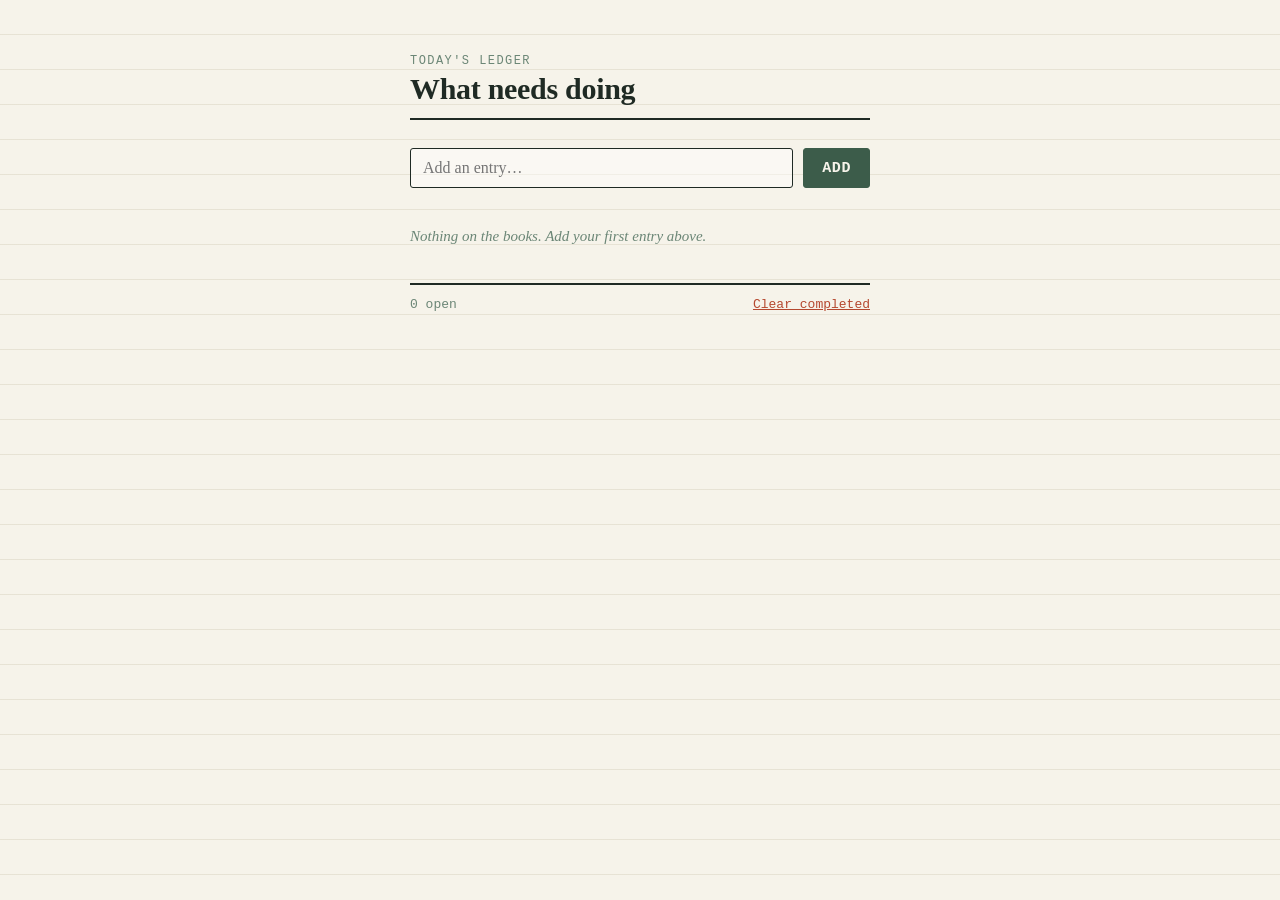
==== files/index.html @ 957261de "Initial commit" ====
<!DOCTYPE html>
<html lang="en">
<head>
  <meta charset="UTF-8" />
  <meta name="viewport" content="width=device-width, initial-scale=1.0" />
  <title>Ledger — a to-do list</title>
  <link rel="stylesheet" href="style.css" />
</head>
<body>

  <main class="ledger">
    <header class="ledger__header">
      <p class="ledger__eyebrow">Today's ledger</p>
      <h1 class="ledger__title">What needs doing</h1>
    </header>

    <form id="task-form" class="entry-row">
      <input
        type="text"
        id="task-input"
        class="entry-row__input"
        placeholder="Add an entry…"
        autocomplete="off"
        required
      />
      <button type="submit" class="entry-row__button">Add</button>
    </form>

    <ul id="task-list" class="task-list"></ul>

    <p id="empty-state" class="empty-state">Nothing on the books. Add your first entry above.</p>

    <footer class="ledger__footer">
      <span id="task-count">0 open</span>
      <button id="clear-done" class="ledger__clear">Clear completed</button>
    </footer>
  </main>

  <script src="script.js"></script>
</body>
</html>
---- files/style.css ----
:root {
  --ink: #1f2a24;
  --paper: #f6f3ea;
  --paper-line: #d8d2bf;
  --moss: #3c5c4a;
  --moss-dim: #6b8676;
  --stamp: #b5482f;
  --done: #9a9584;
}

* {
  box-sizing: border-box;
}

body {
  margin: 0;
  min-height: 100vh;
  display: flex;
  align-items: flex-start;
  justify-content: center;
  padding: 6vh 20px;
  background: var(--paper);
  background-image:
    repeating-linear-gradient(
      var(--paper) 0px,
      var(--paper) 34px,
      var(--paper-line) 35px
    );
  font-family: "Iowan Old Style", "Georgia", serif;
  color: var(--ink);
}

.ledger {
  width: 100%;
  max-width: 460px;
  background: transparent;
}

.ledger__header {
  margin-bottom: 28px;
  border-bottom: 2px solid var(--ink);
  padding-bottom: 12px;
}

.ledger__eyebrow {
  margin: 0 0 4px;
  font-family: "Courier New", monospace;
  font-size: 12px;
  letter-spacing: 0.12em;
  text-transform: uppercase;
  color: var(--moss-dim);
}

.ledger__title {
  margin: 0;
  font-size: 30px;
  font-weight: 700;
  letter-spacing: -0.01em;
}

.entry-row {
  display: flex;
  gap: 10px;
  margin-bottom: 22px;
}

.entry-row__input {
  flex: 1;
  padding: 10px 12px;
  font-size: 16px;
  font-family: inherit;
  color: var(--ink);
  background: rgba(255, 255, 255, 0.4);
  border: 1.5px solid var(--ink);
  border-radius: 3px;
  outline: none;
}

.entry-row__input:focus-visible {
  border-color: var(--stamp);
  box-shadow: 0 0 0 3px rgba(181, 72, 47, 0.15);
}

.entry-row__button {
  padding: 10px 18px;
  font-size: 15px;
  font-family: "Courier New", monospace;
  font-weight: 700;
  letter-spacing: 0.04em;
  text-transform: uppercase;
  color: var(--paper);
  background: var(--moss);
  border: 1.5px solid var(--moss);
  border-radius: 3px;
  cursor: pointer;
  transition: background 0.15s ease, transform 0.05s ease;
}

.entry-row__button:hover {
  background: #2d4536;
}

.entry-row__button:active {
  transform: translateY(1px);
}

.entry-row__button:focus-visible {
  outline: 2px solid var(--stamp);
  outline-offset: 2px;
}

.task-list {
  list-style: none;
  margin: 0;
  padding: 0;
}

.task-item {
  display: flex;
  align-items: center;
  gap: 12px;
  padding: 8px 0;
  border-bottom: 1px solid var(--paper-line);
}

.task-item__check {
  flex-shrink: 0;
  width: 22px;
  height: 22px;
  border: 1.5px solid var(--ink);
  border-radius: 50%;
  background: transparent;
  cursor: pointer;
  position: relative;
  transition: background 0.15s ease, border-color 0.15s ease;
}

.task-item__check:focus-visible {
  outline: 2px solid var(--stamp);
  outline-offset: 2px;
}

.task-item--done .task-item__check {
  background: var(--moss);
  border-color: var(--moss);
}

.task-item--done .task-item__check::after {
  content: "✓";
  position: absolute;
  inset: 0;
  display: flex;
  align-items: center;
  justify-content: center;
  font-size: 12px;
  color: var(--paper);
}

.task-item__text {
  flex: 1;
  font-size: 17px;
  word-break: break-word;
}

.task-item--done .task-item__text {
  color: var(--done);
  text-decoration: line-through;
  text-decoration-color: var(--done);
}

.task-item__delete {
  flex-shrink: 0;
  border: none;
  background: none;
  font-family: "Courier New", monospace;
  font-size: 13px;
  color: var(--stamp);
  cursor: pointer;
  opacity: 0.6;
  transition: opacity 0.15s ease;
}

.task-item__delete:hover {
  opacity: 1;
}

.task-item__delete:focus-visible {
  outline: 2px solid var(--stamp);
  outline-offset: 2px;
  opacity: 1;
}

.empty-state {
  display: none;
  padding: 18px 0;
  color: var(--moss-dim);
  font-style: italic;
  font-size: 15px;
}

.ledger__footer {
  margin-top: 20px;
  padding-top: 12px;
  border-top: 2px solid var(--ink);
  display: flex;
  justify-content: space-between;
  align-items: center;
  font-family: "Courier New", monospace;
  font-size: 13px;
  color: var(--moss-dim);
}

.ledger__clear {
  border: none;
  background: none;
  font-family: inherit;
  font-size: 13px;
  color: var(--stamp);
  cursor: pointer;
  text-decoration: underline;
  padding: 0;
}

.ledger__clear:focus-visible {
  outline: 2px solid var(--stamp);
  outline-offset: 2px;
}

@media (prefers-reduced-motion: reduce) {
  * {
    transition: none !important;
  }
}

@media (max-width: 480px) {
  .ledger__title {
    font-size: 25px;
  }
}
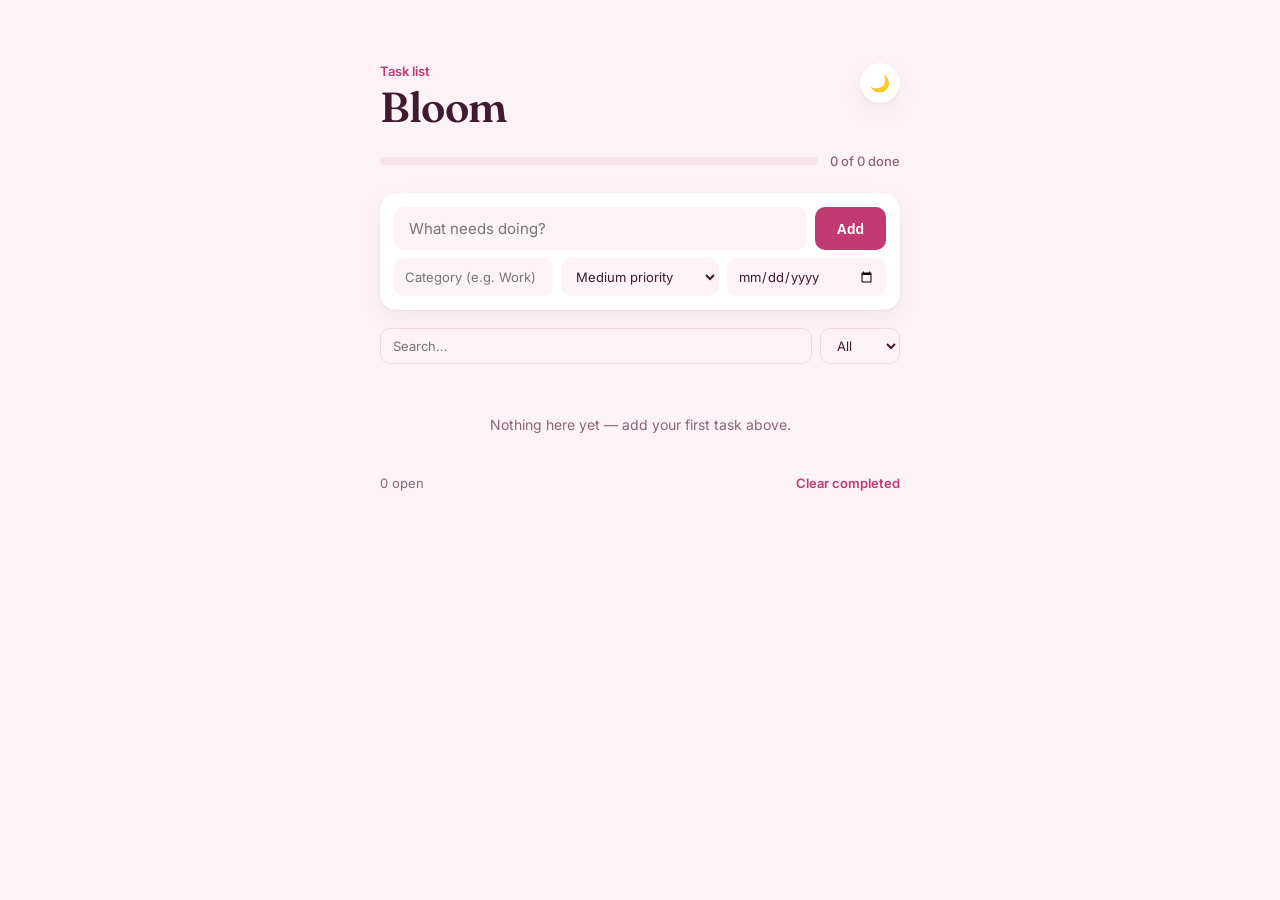
==== commit 863bf9f4: "Redesign: Bloom theme, categories, drag-and-drop, progress bar" ====
--- a/files/index.html
+++ b/files/index.html
@@ -3,38 +3,94 @@
 <head>
   <meta charset="UTF-8" />
   <meta name="viewport" content="width=device-width, initial-scale=1.0" />
-  <title>Ledger — a to-do list</title>
+  <title>Bloom — a task list</title>
+  <link rel="preconnect" href="https://fonts.googleapis.com">
+  <link rel="preconnect" href="https://fonts.gstatic.com" crossorigin>
+  <link href="https://fonts.googleapis.com/css2?family=Fraunces:opsz,wght@9..144,400;9..144,600;9..144,700&family=Inter:wght@400;500;600;700&display=swap" rel="stylesheet">
   <link rel="stylesheet" href="style.css" />
 </head>
 <body>
 
-  <main class="ledger">
-    <header class="ledger__header">
-      <p class="ledger__eyebrow">Today's ledger</p>
-      <h1 class="ledger__title">What needs doing</h1>
+  <main class="board">
+    <header class="board__header">
+      <div class="board__heading">
+        <p class="board__eyebrow">Task list</p>
+        <h1 class="board__title">Bloom</h1>
+      </div>
+      <button id="theme-toggle" class="theme-toggle" aria-label="Toggle dark mode">
+        <span class="theme-toggle__icon">🌙</span>
+      </button>
     </header>
 
-    <form id="task-form" class="entry-row">
+    <div class="progress" aria-label="Completion progress">
+      <div class="progress__track">
+        <div id="progress-fill" class="progress__fill"></div>
+      </div>
+      <span id="progress-label" class="progress__label">0 of 0 done</span>
+    </div>
+
+    <form id="task-form" class="entry">
+      <div class="entry__row">
+        <input
+          type="text"
+          id="task-input"
+          class="entry__input"
+          placeholder="What needs doing?"
+          autocomplete="off"
+          required
+        />
+        <button type="submit" class="entry__button">Add</button>
+      </div>
+      <div class="entry__row entry__row--details">
+        <input
+          type="text"
+          id="category-input"
+          class="entry__field"
+          placeholder="Category (e.g. Work)"
+          autocomplete="off"
+          list="category-suggestions"
+        />
+        <datalist id="category-suggestions"></datalist>
+        <select id="priority-input" class="entry__field" aria-label="Priority">
+          <option value="low">Low priority</option>
+          <option value="medium" selected>Medium priority</option>
+          <option value="high">High priority</option>
+        </select>
+        <input
+          type="date"
+          id="due-input"
+          class="entry__field"
+          aria-label="Due date"
+        />
+      </div>
+    </form>
+
+    <div class="toolbar">
       <input
         type="text"
-        id="task-input"
-        class="entry-row__input"
-        placeholder="Add an entry…"
+        id="search-input"
+        class="toolbar__search"
+        placeholder="Search…"
         autocomplete="off"
-        required
       />
-      <button type="submit" class="entry-row__button">Add</button>
-    </form>
+      <select id="filter-select" class="toolbar__filter" aria-label="Filter tasks">
+        <option value="all">All</option>
+        <option value="open">Open</option>
+        <option value="done">Done</option>
+      </select>
+    </div>
 
     <ul id="task-list" class="task-list"></ul>
 
-    <p id="empty-state" class="empty-state">Nothing on the books. Add your first entry above.</p>
+    <p id="empty-state" class="empty-state">Nothing here yet — add your first task above.</p>
 
-    <footer class="ledger__footer">
+    <footer class="board__footer">
       <span id="task-count">0 open</span>
-      <button id="clear-done" class="ledger__clear">Clear completed</button>
+      <button id="clear-done" class="board__clear">Clear completed</button>
     </footer>
   </main>
+
+  <div id="confetti-layer" class="confetti-layer" aria-hidden="true"></div>
 
   <script src="script.js"></script>
 </body>
--- a/files/style.css
+++ b/files/style.css
@@ -1,11 +1,36 @@
+/* ---------- Design tokens ---------- */
 :root {
-  --ink: #1f2a24;
-  --paper: #f6f3ea;
-  --paper-line: #d8d2bf;
-  --moss: #3c5c4a;
-  --moss-dim: #6b8676;
-  --stamp: #b5482f;
-  --done: #9a9584;
+  --rose-950: #3f1a30;
+  --rose-800: #7a2f52;
+  --rose-600: #c23a72;
+  --rose-500: #d9578b;
+  --rose-300: #f0a8c4;
+  --rose-100: #fbe1eb;
+  --rose-50: #fdf3f7;
+  --surface: #ffffff;
+  --surface-line: #f1d9e4;
+  --ink: var(--rose-950);
+  --ink-muted: #8c6478;
+  --gold: #d9a441;
+  --high: #c23a72;
+  --medium: #d9a441;
+  --low: #5f9b7c;
+  --shadow: 0 1px 2px rgba(63, 26, 48, 0.06), 0 8px 24px rgba(63, 26, 48, 0.06);
+}
+
+html[data-theme="dark"] {
+  --rose-950: #fbe1eb;
+  --rose-800: #f0a8c4;
+  --rose-600: #ec7bab;
+  --rose-500: #d9578b;
+  --rose-300: #7a3355;
+  --rose-100: #3a2130;
+  --rose-50: #221420;
+  --surface: #2b1826;
+  --surface-line: #40233a;
+  --ink: #fbe1eb;
+  --ink-muted: #c497ac;
+  --shadow: 0 1px 2px rgba(0, 0, 0, 0.2), 0 8px 24px rgba(0, 0, 0, 0.25);
 }
 
 * {
@@ -15,119 +40,251 @@
 body {
   margin: 0;
   min-height: 100vh;
+  background: var(--rose-50);
+  display: flex;
+  justify-content: center;
+  padding: 7vh 20px;
+  font-family: "Inter", system-ui, sans-serif;
+  color: var(--ink);
+  transition: background 0.2s ease, color 0.2s ease;
+}
+
+.board {
+  width: 100%;
+  max-width: 520px;
+}
+
+/* ---------- Header ---------- */
+.board__header {
   display: flex;
   align-items: flex-start;
+  justify-content: space-between;
+  gap: 16px;
+  margin-bottom: 20px;
+}
+
+.board__eyebrow {
+  margin: 0 0 2px;
+  font-size: 13px;
+  font-weight: 600;
+  color: var(--rose-600);
+}
+
+.board__title {
+  margin: 0;
+  font-family: "Fraunces", Georgia, serif;
+  font-optical-sizing: auto;
+  font-weight: 600;
+  font-size: 42px;
+  letter-spacing: -0.01em;
+  color: var(--ink);
+}
+
+.theme-toggle {
+  flex-shrink: 0;
+  width: 40px;
+  height: 40px;
+  border-radius: 50%;
+  border: none;
+  background: var(--surface);
+  box-shadow: var(--shadow);
+  cursor: pointer;
+  font-size: 16px;
+  display: flex;
+  align-items: center;
   justify-content: center;
-  padding: 6vh 20px;
-  background: var(--paper);
-  background-image:
-    repeating-linear-gradient(
-      var(--paper) 0px,
-      var(--paper) 34px,
-      var(--paper-line) 35px
-    );
-  font-family: "Iowan Old Style", "Georgia", serif;
-  color: var(--ink);
-}
-
-.ledger {
-  width: 100%;
-  max-width: 460px;
-  background: transparent;
-}
-
-.ledger__header {
-  margin-bottom: 28px;
-  border-bottom: 2px solid var(--ink);
-  padding-bottom: 12px;
-}
-
-.ledger__eyebrow {
-  margin: 0 0 4px;
-  font-family: "Courier New", monospace;
-  font-size: 12px;
-  letter-spacing: 0.12em;
-  text-transform: uppercase;
-  color: var(--moss-dim);
-}
-
-.ledger__title {
-  margin: 0;
-  font-size: 30px;
-  font-weight: 700;
-  letter-spacing: -0.01em;
-}
-
-.entry-row {
-  display: flex;
-  gap: 10px;
-  margin-bottom: 22px;
-}
-
-.entry-row__input {
+  transition: transform 0.15s ease;
+}
+
+.theme-toggle:hover {
+  transform: scale(1.06);
+}
+
+.theme-toggle:focus-visible {
+  outline: 2px solid var(--rose-600);
+  outline-offset: 2px;
+}
+
+/* ---------- Progress ---------- */
+.progress {
+  display: flex;
+  align-items: center;
+  gap: 12px;
+  margin-bottom: 24px;
+}
+
+.progress__track {
   flex: 1;
-  padding: 10px 12px;
-  font-size: 16px;
+  height: 8px;
+  border-radius: 99px;
+  background: var(--rose-100);
+  overflow: hidden;
+}
+
+.progress__fill {
+  height: 100%;
+  width: 0%;
+  border-radius: 99px;
+  background: linear-gradient(90deg, var(--rose-500), var(--rose-600));
+  transition: width 0.35s ease;
+}
+
+.progress__label {
+  flex-shrink: 0;
+  font-size: 13px;
+  font-weight: 500;
+  color: var(--ink-muted);
+  white-space: nowrap;
+}
+
+/* ---------- Entry form ---------- */
+.entry {
+  background: var(--surface);
+  border-radius: 16px;
+  box-shadow: var(--shadow);
+  padding: 14px;
+  margin-bottom: 18px;
+}
+
+.entry__row {
+  display: flex;
+  gap: 8px;
+}
+
+.entry__row--details {
+  margin-top: 8px;
+}
+
+.entry__input {
+  flex: 1;
+  padding: 11px 14px;
+  font-size: 15px;
   font-family: inherit;
   color: var(--ink);
-  background: rgba(255, 255, 255, 0.4);
-  border: 1.5px solid var(--ink);
-  border-radius: 3px;
+  background: var(--rose-50);
+  border: 1.5px solid transparent;
+  border-radius: 10px;
   outline: none;
-}
-
-.entry-row__input:focus-visible {
-  border-color: var(--stamp);
-  box-shadow: 0 0 0 3px rgba(181, 72, 47, 0.15);
-}
-
-.entry-row__button {
-  padding: 10px 18px;
-  font-size: 15px;
-  font-family: "Courier New", monospace;
-  font-weight: 700;
-  letter-spacing: 0.04em;
-  text-transform: uppercase;
-  color: var(--paper);
-  background: var(--moss);
-  border: 1.5px solid var(--moss);
-  border-radius: 3px;
+  min-width: 0;
+}
+
+.entry__field {
+  flex: 1;
+  padding: 9px 10px;
+  font-size: 13px;
+  font-family: inherit;
+  color: var(--ink);
+  background: var(--rose-50);
+  border: 1.5px solid transparent;
+  border-radius: 10px;
+  outline: none;
+  min-width: 0;
+}
+
+.entry__input:focus-visible,
+.entry__field:focus-visible {
+  border-color: var(--rose-500);
+}
+
+.entry__button {
+  flex-shrink: 0;
+  padding: 11px 22px;
+  font-size: 14px;
+  font-weight: 600;
+  color: white;
+  background: var(--rose-600);
+  border: none;
+  border-radius: 10px;
   cursor: pointer;
   transition: background 0.15s ease, transform 0.05s ease;
 }
 
-.entry-row__button:hover {
-  background: #2d4536;
-}
-
-.entry-row__button:active {
+.entry__button:hover {
+  background: var(--rose-800);
+}
+
+.entry__button:active {
   transform: translateY(1px);
 }
 
-.entry-row__button:focus-visible {
-  outline: 2px solid var(--stamp);
+.entry__button:focus-visible {
+  outline: 2px solid var(--rose-800);
   outline-offset: 2px;
 }
 
+/* ---------- Toolbar ---------- */
+.toolbar {
+  display: flex;
+  gap: 8px;
+  margin-bottom: 14px;
+}
+
+.toolbar__search,
+.toolbar__filter {
+  padding: 8px 12px;
+  font-size: 13px;
+  font-family: inherit;
+  color: var(--ink);
+  background: transparent;
+  border: 1.5px solid var(--surface-line);
+  border-radius: 10px;
+  outline: none;
+}
+
+.toolbar__search {
+  flex: 1;
+}
+
+.toolbar__search:focus-visible,
+.toolbar__filter:focus-visible {
+  border-color: var(--rose-500);
+}
+
+/* ---------- Task list ---------- */
 .task-list {
   list-style: none;
-  margin: 0;
+  margin: 0 0 4px;
   padding: 0;
+  display: flex;
+  flex-direction: column;
+  gap: 8px;
 }
 
 .task-item {
   display: flex;
-  align-items: center;
-  gap: 12px;
-  padding: 8px 0;
-  border-bottom: 1px solid var(--paper-line);
+  align-items: flex-start;
+  gap: 10px;
+  background: var(--surface);
+  border-radius: 12px;
+  box-shadow: var(--shadow);
+  padding: 12px;
+  transition: opacity 0.15s ease, transform 0.15s ease;
+}
+
+.task-item.dragging {
+  opacity: 0.4;
+}
+
+.task-item__handle {
+  flex-shrink: 0;
+  cursor: grab;
+  color: var(--ink-muted);
+  font-size: 14px;
+  line-height: 1;
+  padding: 4px 2px;
+  user-select: none;
+}
+
+.task-item__handle:active {
+  cursor: grabbing;
 }
 
 .task-item__check {
   flex-shrink: 0;
+  margin-top: 2px;
   width: 22px;
   height: 22px;
-  border: 1.5px solid var(--ink);
+  border: 1.5px solid var(--rose-300);
   border-radius: 50%;
   background: transparent;
   cursor: pointer;
@@ -136,13 +293,13 @@
 }
 
 .task-item__check:focus-visible {
-  outline: 2px solid var(--stamp);
+  outline: 2px solid var(--rose-600);
   outline-offset: 2px;
 }
 
 .task-item--done .task-item__check {
-  background: var(--moss);
-  border-color: var(--moss);
+  background: var(--rose-600);
+  border-color: var(--rose-600);
 }
 
 .task-item--done .task-item__check::after {
@@ -153,87 +310,199 @@
   align-items: center;
   justify-content: center;
   font-size: 12px;
-  color: var(--paper);
+  color: white;
+}
+
+.task-item__body {
+  flex: 1;
+  min-width: 0;
+}
+
+.task-item__top {
+  display: flex;
+  align-items: center;
+  gap: 8px;
+  flex-wrap: wrap;
 }
 
 .task-item__text {
-  flex: 1;
-  font-size: 17px;
+  font-size: 15px;
+  font-weight: 500;
   word-break: break-word;
+  cursor: text;
+}
+
+.task-item__text-input {
+  font-size: 15px;
+  font-family: inherit;
+  color: var(--ink);
+  background: var(--rose-50);
+  border: 1px solid var(--rose-500);
+  border-radius: 6px;
+  padding: 3px 8px;
+  width: 100%;
 }
 
 .task-item--done .task-item__text {
-  color: var(--done);
+  color: var(--ink-muted);
   text-decoration: line-through;
-  text-decoration-color: var(--done);
-}
-
+  text-decoration-color: var(--ink-muted);
+}
+
+.priority-dot {
+  flex-shrink: 0;
+  width: 8px;
+  height: 8px;
+  border-radius: 50%;
+}
+
+.priority-dot--high { background: var(--high); }
+.priority-dot--medium { background: var(--medium); }
+.priority-dot--low { background: var(--low); }
+
+.task-item__meta-row {
+  margin-top: 5px;
+  display: flex;
+  align-items: center;
+  gap: 6px;
+  flex-wrap: wrap;
+}
+
+.category-pill {
+  font-size: 11px;
+  font-weight: 600;
+  padding: 2px 9px;
+  border-radius: 99px;
+  background: var(--rose-100);
+  color: var(--rose-800);
+}
+
+.task-item__due {
+  font-size: 12px;
+  color: var(--ink-muted);
+}
+
+.task-item__due--overdue {
+  color: var(--high);
+  font-weight: 600;
+}
+
+.task-item__actions {
+  flex-shrink: 0;
+  display: flex;
+  gap: 8px;
+}
+
+.task-item__edit,
 .task-item__delete {
-  flex-shrink: 0;
   border: none;
   background: none;
-  font-family: "Courier New", monospace;
-  font-size: 13px;
-  color: var(--stamp);
+  font-size: 12px;
+  font-weight: 600;
   cursor: pointer;
-  opacity: 0.6;
+  opacity: 0.55;
   transition: opacity 0.15s ease;
 }
 
+.task-item__edit {
+  color: var(--rose-600);
+}
+
+.task-item__delete {
+  color: var(--ink-muted);
+}
+
+.task-item__edit:hover,
 .task-item__delete:hover {
   opacity: 1;
 }
 
+.task-item__edit:focus-visible,
 .task-item__delete:focus-visible {
-  outline: 2px solid var(--stamp);
+  outline: 2px solid var(--rose-600);
   outline-offset: 2px;
   opacity: 1;
 }
 
 .empty-state {
   display: none;
-  padding: 18px 0;
-  color: var(--moss-dim);
-  font-style: italic;
-  font-size: 15px;
-}
-
-.ledger__footer {
-  margin-top: 20px;
-  padding-top: 12px;
-  border-top: 2px solid var(--ink);
+  padding: 24px 4px;
+  color: var(--ink-muted);
+  font-size: 14px;
+  text-align: center;
+}
+
+/* ---------- Footer ---------- */
+.board__footer {
+  margin-top: 18px;
   display: flex;
   justify-content: space-between;
   align-items: center;
-  font-family: "Courier New", monospace;
   font-size: 13px;
-  color: var(--moss-dim);
-}
-
-.ledger__clear {
+  color: var(--ink-muted);
+}
+
+.board__clear {
   border: none;
   background: none;
   font-family: inherit;
   font-size: 13px;
-  color: var(--stamp);
+  font-weight: 600;
+  color: var(--rose-600);
   cursor: pointer;
-  text-decoration: underline;
   padding: 0;
 }
 
-.ledger__clear:focus-visible {
-  outline: 2px solid var(--stamp);
+.board__clear:focus-visible {
+  outline: 2px solid var(--rose-600);
   outline-offset: 2px;
+}
+
+/* ---------- Confetti ---------- */
+.confetti-layer {
+  position: fixed;
+  inset: 0;
+  pointer-events: none;
+  overflow: hidden;
+  z-index: 999;
+}
+
+.confetti-piece {
+  position: absolute;
+  width: 7px;
+  height: 7px;
+  border-radius: 2px;
+  animation: confetti-fall 700ms ease-out forwards;
+}
+
+@keyframes confetti-fall {
+  0% {
+    transform: translate(0, 0) rotate(0deg);
+    opacity: 1;
+  }
+  100% {
+    transform: translate(var(--dx), var(--dy)) rotate(var(--rot));
+    opacity: 0;
+  }
 }
 
 @media (prefers-reduced-motion: reduce) {
   * {
     transition: none !important;
+    animation: none !important;
   }
 }
 
 @media (max-width: 480px) {
-  .ledger__title {
-    font-size: 25px;
+  .board__title {
+    font-size: 34px;
   }
-}
+
+  .entry__row--details {
+    flex-wrap: wrap;
+  }
+
+  .entry__field {
+    flex: 1 1 45%;
+  }
+}
